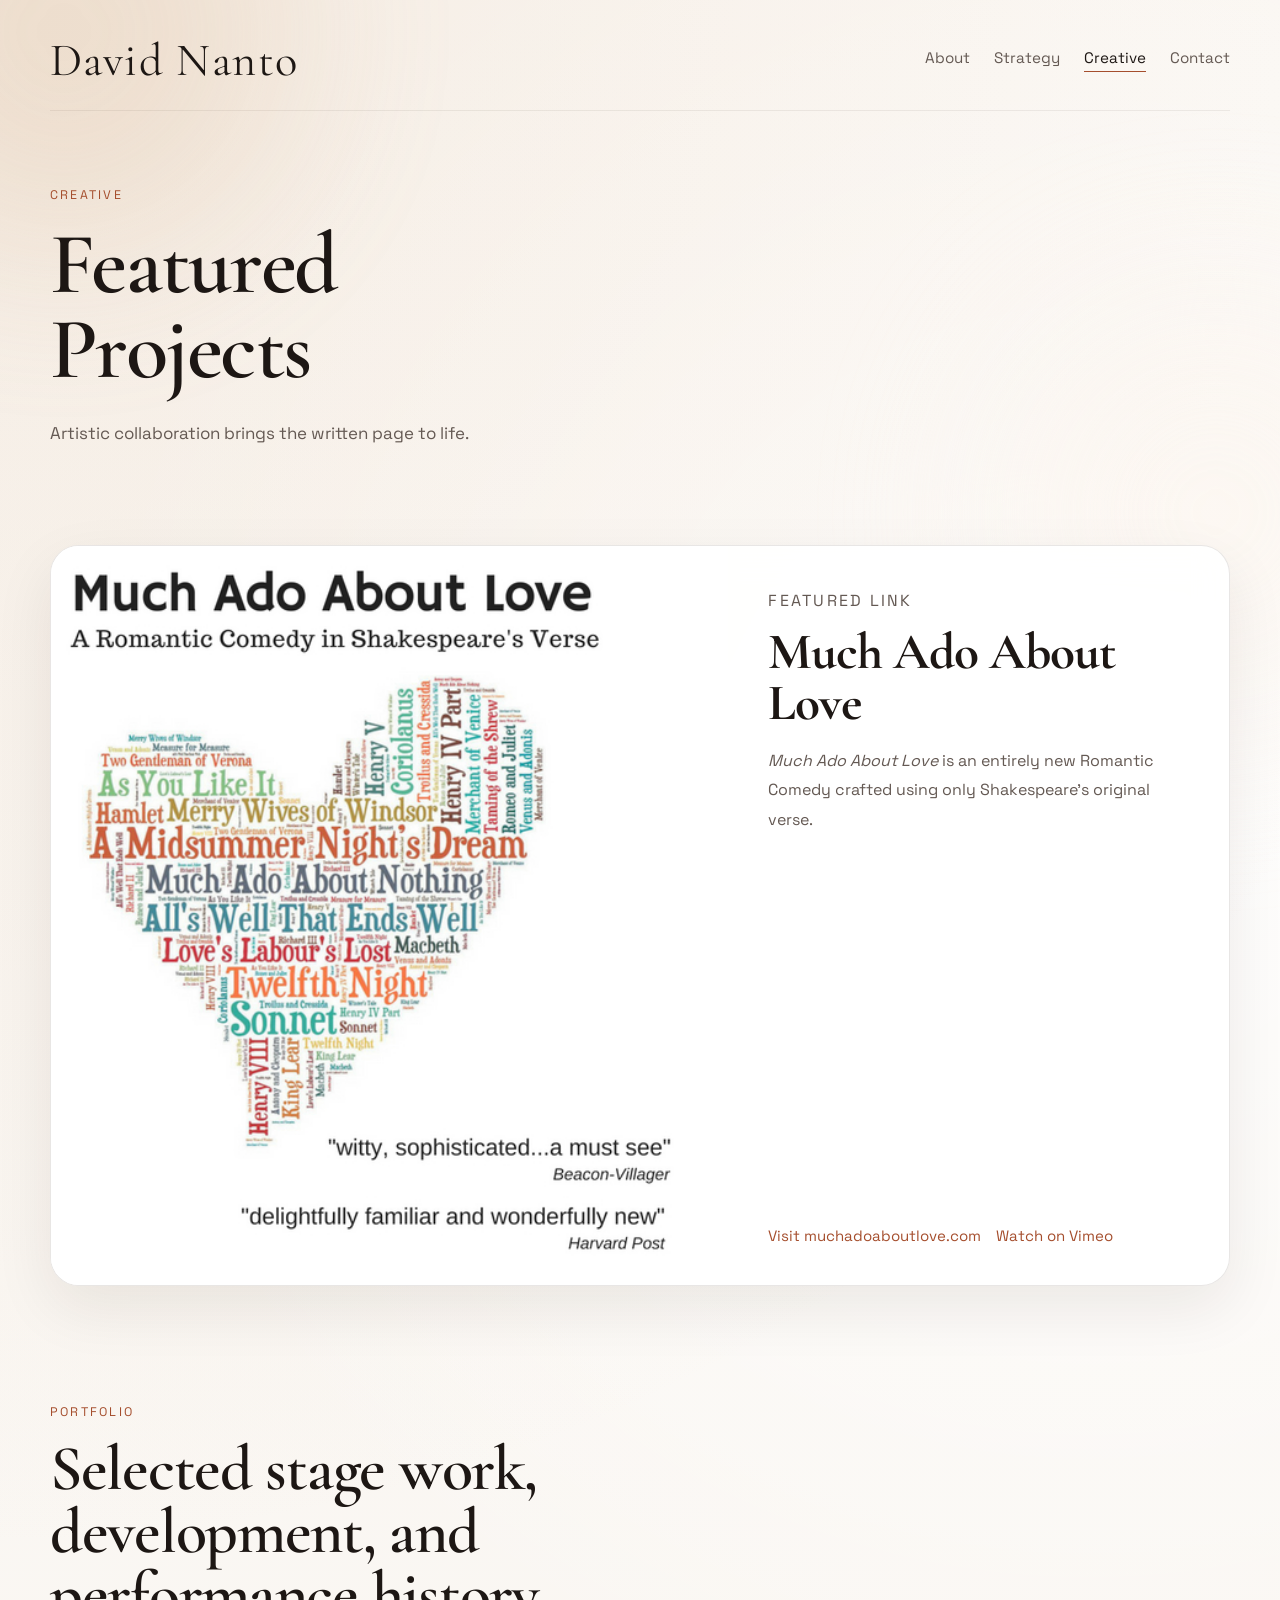
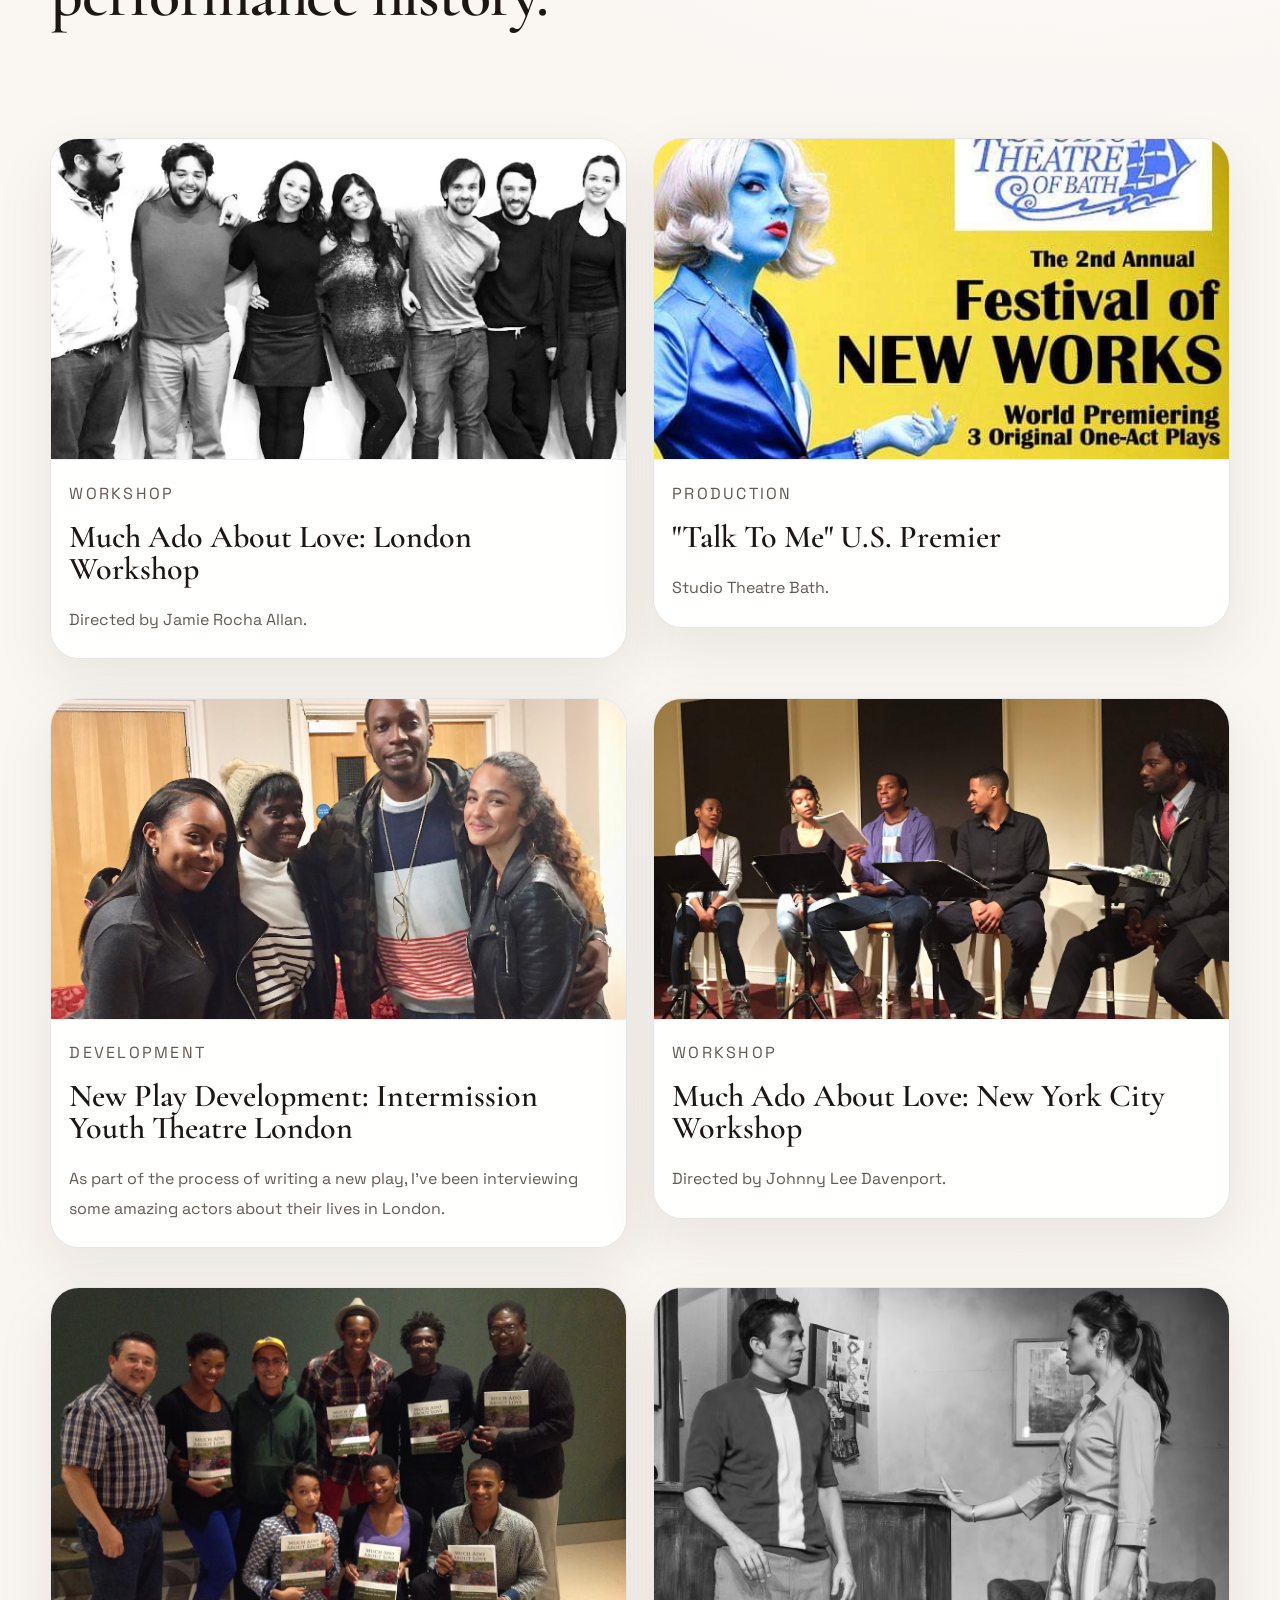
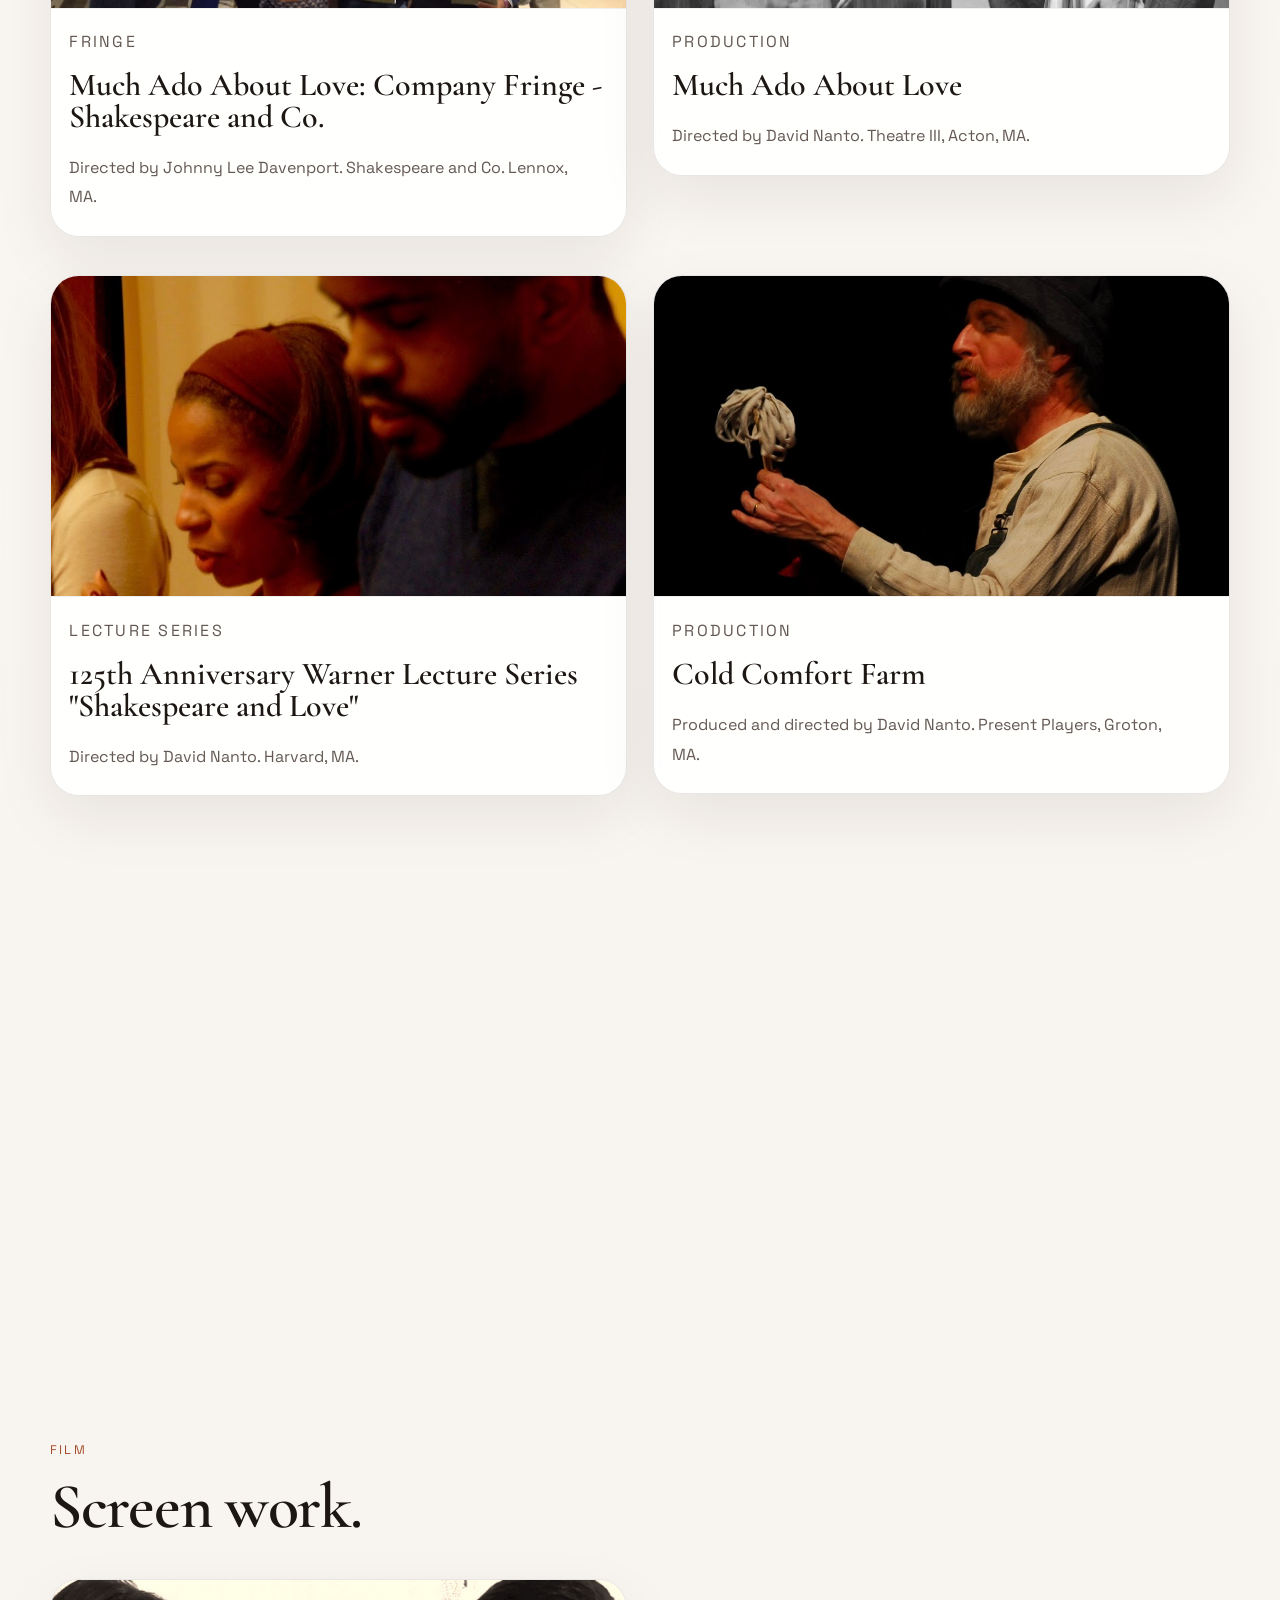
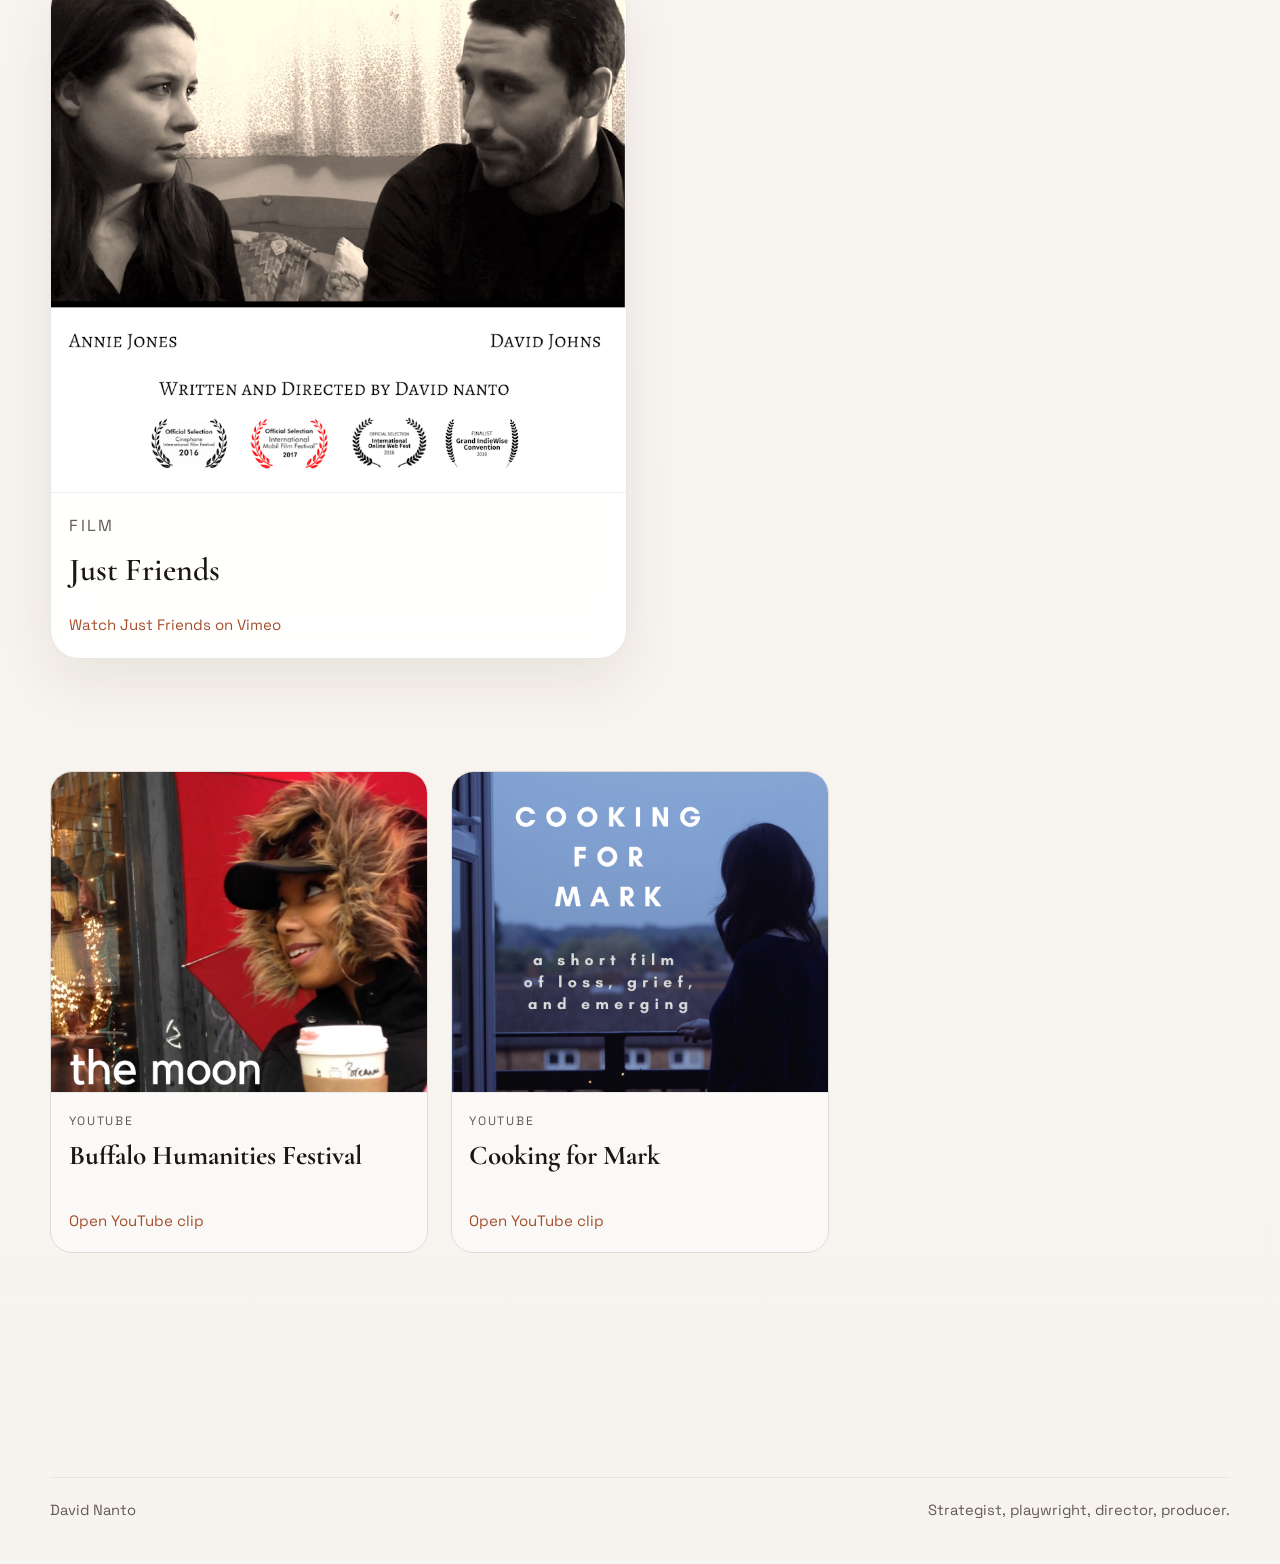
==== creative.html @ 34beff94 "Update personal website content and layout" ====
<!DOCTYPE html>
<html lang="en">
  <head>
    <meta charset="UTF-8" />
    <meta name="viewport" content="width=device-width, initial-scale=1.0" />
    <title>Creative | David Nanto</title>
    <meta
      name="description"
      content="Creative work by David Nanto, including theater productions, workshops, film, and project links imported from davidnanto.com."
    />
    <link rel="preconnect" href="https://fonts.googleapis.com" />
    <link rel="preconnect" href="https://fonts.gstatic.com" crossorigin />
    <link
      href="https://fonts.googleapis.com/css2?family=Cormorant+Garamond:wght@400;500;600;700&family=Space+Grotesk:wght@400;500;700&display=swap"
      rel="stylesheet"
    />
    <link rel="stylesheet" href="./styles.css?v=20260401e" />
  </head>
  <body>
    <div class="page-glow page-glow-left"></div>
    <div class="page-glow page-glow-right"></div>

    <header class="site-header">
      <a class="wordmark" href="./index.html">David Nanto</a>
      <nav class="site-nav" aria-label="Primary">
        <a href="./index.html">About</a>
        <a href="./strategy.html">Strategy</a>
        <a href="./creative.html" aria-current="page">Creative</a>
        <a href="./contact.html">Contact</a>
      </nav>
    </header>

    <main class="page-shell">
      <section class="page-hero">
        <div class="hero-copy reveal">
          <p class="eyebrow">Creative</p>
          <h1>Featured Projects</h1>
          <p class="lede">
            Artistic collaboration brings the written page to life.
          </p>
        </div>
      </section>

      <section class="section">
        <article class="feature-banner reveal">
          <img src="./assets/creative/much-ado-site.jpg" alt="Much Ado About Love artwork from David Nanto's current site" />
          <div class="feature-banner-copy">
            <p class="project-type">Featured Link</p>
            <h3>Much Ado About Love</h3>
            <p>
              <em>Much Ado About Love</em> is an entirely new Romantic Comedy
              crafted using only Shakespeare's original verse.
            </p>
            <div class="project-links">
              <a class="text-link" href="http://www.muchadoaboutlove.com" target="_blank" rel="noreferrer">Visit muchadoaboutlove.com</a>
              <a class="text-link" href="https://vimeo.com/413472894?autoplay=1&amp;muted=1&amp;stream_id=Y2xpcHN8MzAyNzU2ODV8aWQ6ZGVzY3x7InJlbW92ZV92b2RfdGl0bGVzIjpmYWxzZX0%3D" target="_blank" rel="noreferrer">Watch on Vimeo</a>
            </div>
          </div>
        </article>
      </section>

      <section class="section">
        <div class="portfolio-intro">
          <div class="section-heading reveal">
            <p class="eyebrow">Portfolio</p>
            <h2>Selected stage work, development, and performance history.</h2>
          </div>
        </div>
      </section>

      <section class="section">
        <div class="portfolio-columns">
          <div class="projects-grid">
            <article class="project-card reveal">
              <img
                src="./assets/creative/much-ado-london-workshop.jpg"
                alt="Much Ado About Love London Workshop"
                style="--image-position: center 22%;"
              />
              <div class="project-copy">
                <p class="project-type">Workshop</p>
                <h3>Much Ado About Love: London Workshop</h3>
                <p>Directed by Jamie Rocha Allan.</p>
              </div>
            </article>

            <article class="project-card reveal">
              <img
                src="./assets/creative/talk-to-me-us-premier.jpg"
                alt="Talk To Me U.S. Premier production image"
                style="--image-position: center 24%;"
              />
              <div class="project-copy">
                <p class="project-type">Production</p>
                <h3>"Talk To Me" U.S. Premier</h3>
                <p>Studio Theatre Bath.</p>
              </div>
            </article>

            <article class="project-card reveal">
              <img
                src="./assets/creative/intermission-youth-theatre.jpg"
                alt="Intermission Youth Theatre London"
                style="--image-position: center 18%;"
              />
              <div class="project-copy">
                <p class="project-type">Development</p>
                <h3>New Play Development: Intermission Youth Theatre London</h3>
                <p>
                  As part of the process of writing a new play, I've been
                  interviewing some amazing actors about their lives in London.
                </p>
              </div>
            </article>

            <article class="project-card reveal">
              <img
                src="./assets/creative/much-ado-nyc-workshop.jpg"
                alt="Much Ado About Love New York City Workshop"
                style="--image-position: center 26%;"
              />
              <div class="project-copy">
                <p class="project-type">Workshop</p>
                <h3>Much Ado About Love: New York City Workshop</h3>
                <p>Directed by Johnny Lee Davenport.</p>
              </div>
            </article>

            <article class="project-card reveal">
              <img
                src="./assets/creative/much-ado-shakespeare-co.jpg"
                alt="Much Ado About Love at Shakespeare and Co."
                style="--image-position: center 20%;"
              />
              <div class="project-copy">
                <p class="project-type">Fringe</p>
                <h3>Much Ado About Love: Company Fringe - Shakespeare and Co.</h3>
                <p>Directed by Johnny Lee Davenport. Shakespeare and Co. Lennox, MA.</p>
              </div>
            </article>

            <article class="project-card reveal">
              <img
                src="./assets/creative/much-ado-acton.jpg"
                alt="Much Ado About Love at Theatre III Acton, Massachusetts"
                style="--image-position: center 22%;"
              />
              <div class="project-copy">
                <p class="project-type">Production</p>
                <h3>Much Ado About Love</h3>
                <p>Directed by David Nanto. Theatre III, Acton, MA.</p>
              </div>
            </article>

            <article class="project-card reveal">
              <img
                src="./assets/creative/shakespeare-and-love.jpg"
                alt="Shakespeare and Love lecture series"
                style="--image-position: center center;"
              />
              <div class="project-copy">
                <p class="project-type">Lecture Series</p>
                <h3>125th Anniversary Warner Lecture Series "Shakespeare and Love"</h3>
                <p>Directed by David Nanto. Harvard, MA.</p>
              </div>
            </article>

            <article class="project-card reveal">
              <img
                src="./assets/creative/cold-comfort-farm.jpg"
                alt="Cold Comfort Farm production image"
                style="--image-position: center 24%;"
              />
              <div class="project-copy">
                <p class="project-type">Production</p>
                <h3>Cold Comfort Farm</h3>
                <p>Produced and directed by David Nanto. Present Players, Groton, MA.</p>
              </div>
            </article>

            <article class="project-card reveal">
              <img
                src="./assets/creative/rookery-nook.jpg"
                alt="Rookery Nook production image"
                style="--image-position: center 28%;"
              />
              <div class="project-copy">
                <p class="project-type">Production</p>
                <h3>Rookery Nook</h3>
                <p>Directed by David Nanto. Cannon Theatre, Littleton, MA.</p>
              </div>
            </article>
          </div>
        </div>
      </section>

      <section class="section">
        <div class="section-heading reveal" style="margin-bottom: 2.5rem;">
          <p class="eyebrow">Film</p>
          <h2>Screen work.</h2>
        </div>
        <div class="projects-grid">
          <article class="project-card just-friends-card reveal">
            <img
              src="./assets/creative/just-friends.jpg"
              alt="Just Friends short film still"
              style="--image-position: center 82%; object-fit: cover;"
            />
            <div class="project-copy">
              <p class="project-type">Film</p>
              <h3>Just Friends</h3>
              <div class="project-links">
                <a class="text-link" href="https://vimeo.com/231684341" target="_blank" rel="noreferrer">Watch Just Friends on Vimeo</a>
              </div>
            </div>
          </article>
        </div>
      </section>

      <section class="section">
        <div class="media-strip">
          <article class="media-card reveal">
            <img
              src="./assets/creative/youtube-clip-1.jpg"
              alt="YouTube clip thumbnail from the legacy creative page"
              style="--image-position: center 22%;"
            />
            <div class="media-card-copy">
              <p class="project-type">YouTube</p>
              <h3>Buffalo Humanities Festival</h3>
              <div class="project-links">
                <a class="text-link" href="https://youtu.be/Iml85puLv8U" target="_blank" rel="noreferrer">Open YouTube clip</a>
              </div>
            </div>
          </article>

          <article class="media-card reveal">
            <img
              src="./assets/creative/youtube-clip-2.jpg"
              alt="Second YouTube clip thumbnail from the legacy creative page"
              style="--image-position: center 18%;"
            />
            <div class="media-card-copy">
              <p class="project-type">YouTube</p>
              <h3>Cooking for Mark</h3>
              <div class="project-links">
                <a class="text-link" href="https://youtu.be/dCJsniHfYkw" target="_blank" rel="noreferrer">Open YouTube clip</a>
              </div>
            </div>
          </article>
        </div>
      </section>
    </main>

    <footer class="site-footer">
      <p>David Nanto</p>
      <p>Strategist, playwright, director, producer.</p>
    </footer>

    <script src="./script.js?v=20260401e"></script>
  </body>
</html>
---- styles.css ----
:root {
  --bg: #f7f3ee;
  --bg-soft: #fdfbf8;
  --surface: rgba(255, 255, 255, 0.78);
  --surface-strong: rgba(255, 255, 255, 0.92);
  --line: rgba(66, 49, 41, 0.12);
  --line-strong: rgba(66, 49, 41, 0.2);
  --text: #1d1714;
  --muted: #645953;
  --accent: #a54e2d;
  --accent-soft: #d7b28e;
  --shadow: 0 22px 60px rgba(39, 25, 18, 0.08);
  --max-width: 1180px;
}

* {
  box-sizing: border-box;
}

html {
  scroll-behavior: smooth;
}

body {
  margin: 0;
  min-height: 100vh;
  color: var(--text);
  background:
    radial-gradient(circle at top left, rgba(215, 178, 142, 0.16), transparent 24%),
    radial-gradient(circle at 85% 12%, rgba(255, 255, 255, 0.9), transparent 18%),
    linear-gradient(180deg, #fbf8f4 0%, #f7f3ee 100%);
  font-family: "Space Grotesk", sans-serif;
}

a {
  color: inherit;
  text-decoration: none;
}

img {
  display: block;
  max-width: 100%;
}

p,
h1,
h2,
h3 {
  margin: 0;
}

.page-glow {
  position: fixed;
  z-index: 0;
  width: 28rem;
  height: 28rem;
  border-radius: 50%;
  filter: blur(90px);
  opacity: 0.45;
  pointer-events: none;
}

.page-glow-left {
  top: -12rem;
  left: -10rem;
  background: rgba(215, 178, 142, 0.55);
}

.page-glow-right {
  right: -10rem;
  top: 18rem;
  background: rgba(252, 244, 235, 0.95);
}

.site-header,
.page-shell,
.site-footer {
  position: relative;
  z-index: 1;
}

.site-header,
.site-footer {
  width: min(calc(100% - 3rem), var(--max-width));
  margin: 0 auto;
}

.site-header {
  padding: 2rem 0 1.4rem;
  display: flex;
  justify-content: space-between;
  align-items: center;
  gap: 1rem;
  border-bottom: 1px solid rgba(66, 49, 41, 0.08);
}

.wordmark {
  font-family: "Cormorant Garamond", serif;
  font-size: clamp(2rem, 4vw, 2.9rem);
  letter-spacing: 0.03em;
}

.site-nav {
  display: flex;
  gap: 1.5rem;
  flex-wrap: wrap;
  font-size: 0.95rem;
  color: var(--muted);
  align-items: center;
}

.site-nav a {
  padding-bottom: 0.28rem;
  border-bottom: 1px solid transparent;
  transition: color 180ms ease, border-color 180ms ease;
}

.site-nav a:hover,
.site-nav a:focus-visible,
.site-nav a[aria-current="page"] {
  color: var(--text);
  border-color: var(--accent);
}

.page-shell {
  width: min(calc(100% - 3rem), var(--max-width));
  margin: 0 auto;
  padding: 0 0 7rem;
}

.hero,
.page-hero {
  display: grid;
  gap: 3.5rem;
  align-items: start;
}

.hero {
  grid-template-columns: minmax(0, 1.35fr) minmax(280px, 0.7fr);
  padding: 6.5rem 0 7.5rem;
  min-height: calc(100vh - 7rem);
}

.page-hero {
  grid-template-columns: minmax(0, 1.2fr) minmax(300px, 0.7fr);
  padding: 4.75rem 0 6rem;
}

.eyebrow {
  margin-bottom: 1.15rem;
  color: var(--accent);
  text-transform: uppercase;
  letter-spacing: 0.18em;
  font-size: 0.78rem;
}

.hero h1,
.page-hero h1,
.section-heading h2,
.hero-panel h2,
.mini-card h3,
.timeline-item h3,
.project-card h3,
.contact-card h3 {
  font-family: "Cormorant Garamond", serif;
  font-weight: 600;
  line-height: 0.98;
}

.hero h1,
.page-hero h1 {
  max-width: 11ch;
  font-size: clamp(3.2rem, 6.8vw, 5.8rem);
  margin-bottom: 1.6rem;
  letter-spacing: -0.02em;
}

.lede,
.content-card p,
.quote-text,
.mini-card p,
.timeline-item p,
.hero-panel p,
.snapshot-list li,
.project-card p,
.contact-card p,
.bullet-list li,
.feature-banner-copy p {
  color: var(--muted);
  line-height: 1.85;
  font-size: 1rem;
}

.hero-copy {
  max-width: 44rem;
}

.hero-copy .lede,
.page-hero .lede {
  max-width: 38rem;
  font-size: 1.06rem;
}

.hero-actions {
  display: flex;
  gap: 1rem;
  flex-wrap: wrap;
  margin-top: 2.2rem;
}

.button {
  display: inline-flex;
  align-items: center;
  justify-content: center;
  border-radius: 999px;
  padding: 0.95rem 1.45rem;
  font-size: 0.95rem;
  transition: transform 180ms ease, border-color 180ms ease, background-color 180ms ease;
}

.button:hover,
.button:focus-visible,
.project-card:hover,
.project-card:focus-within,
.mini-card:hover,
.contact-card:hover {
  transform: translateY(-2px);
}

.button-primary {
  background: var(--text);
  color: #fff;
}

.button-secondary {
  border: 1px solid var(--line-strong);
  background: rgba(255, 255, 255, 0.4);
}

.hero-panel,
.content-card,
.mini-card,
.project-card,
.contact-card,
.feature-banner,
.about-portrait-card {
  background: var(--surface);
  border: 1px solid var(--line);
  box-shadow: var(--shadow);
  backdrop-filter: blur(16px);
}

.hero-panel,
.content-card,
.mini-card,
.contact-card {
  padding: 1.8rem;
  border-radius: 1.6rem;
}

.split-paragraphs p + p {
  margin-top: 1.2rem;
  padding-top: 1.2rem;
}

.project-card,
.feature-banner,
.about-portrait-card {
  border-radius: 1.8rem;
  overflow: hidden;
}

.hero-panel {
  background: var(--surface-strong);
}

.about-portrait-card {
  background: var(--surface-strong);
}

.about-portrait-frame {
  height: 38rem;
  overflow: hidden;
  background: rgba(255, 255, 255, 0.55);
  display: flex;
  align-items: center;
  justify-content: center;
}

.about-portrait {
  width: 100%;
  height: 100%;
  object-fit: contain;
}

.portrait-caption {
  padding: 1.6rem 1.6rem 1.8rem;
  border-top: 1px solid rgba(66, 49, 41, 0.08);
}

.quote-card {
  background: linear-gradient(180deg, rgba(255, 255, 255, 0.95), rgba(251, 246, 240, 0.92));
}

.panel-kicker,
.card-tag,
.timeline-year,
.project-type {
  color: var(--accent);
  text-transform: uppercase;
  letter-spacing: 0.14em;
  font-size: 0.76rem;
}

.snapshot-list,
.bullet-list {
  margin: 1rem 0 0;
  padding-left: 1.15rem;
}

.snapshot-list li + li,
.bullet-list li + li {
  margin-top: 0.8rem;
}

.section {
  padding: 0 0 7rem;
}

.two-column,
.page-grid {
  display: grid;
  grid-template-columns: minmax(0, 1fr) minmax(0, 1fr);
  gap: 2rem;
  align-items: start;
}

.stack {
  display: grid;
  gap: 1.5rem;
}

.section-copy {
  display: grid;
  gap: 1.5rem;
  margin-top: 2.5rem;
  max-width: 54rem;
}

.section-heading {
  max-width: 40rem;
  padding-top: 0.35rem;
}

.section-heading h2,
.hero-panel h2 {
  font-size: clamp(2.9rem, 5vw, 4.9rem);
  letter-spacing: -0.02em;
}

.quote-mark {
  font-family: "Cormorant Garamond", serif;
  font-size: 4.8rem;
  line-height: 0.8;
  color: var(--accent-soft);
}

.stats-grid,
.contact-grid {
  display: grid;
  grid-template-columns: repeat(3, minmax(0, 1fr));
  gap: 1.5rem;
}

.mini-card h3,
.project-card h3,
.contact-card h3 {
  font-size: 2rem;
  margin: 0.8rem 0 0.9rem;
}

.timeline {
  display: grid;
  gap: 0;
}

.timeline-item {
  display: grid;
  grid-template-columns: 9rem 1fr;
  gap: 1.5rem;
  padding: 2rem 0;
  border-top: 1px solid var(--line);
}

.timeline-item:last-child {
  border-bottom: 1px solid var(--line);
}

.feature-banner {
  display: grid;
  grid-template-columns: minmax(0, 1.15fr) minmax(320px, 0.85fr);
  background: var(--surface-strong);
}

.feature-banner img {
  width: 100%;
  height: 100%;
  min-height: 24rem;
  object-fit: cover;
}

.feature-banner-copy {
  padding: 2.5rem;
  display: flex;
  flex-direction: column;
  justify-content: center;
}

.feature-banner-copy h3 {
  font-family: "Cormorant Garamond", serif;
  font-size: 3.2rem;
  line-height: 1;
  margin: 0.7rem 0 1rem;
  letter-spacing: -0.02em;
}

.projects-grid {
  display: grid;
  grid-template-columns: repeat(2, minmax(0, 1fr));
  gap: 2.4rem 1.6rem;
}

.project-card {
  padding: 0;
  background: var(--surface-strong);
  display: grid;
  grid-template-rows: 20rem minmax(10rem, 1fr);
  align-self: start;
  min-height: 30rem;
}

.project-card img {
  width: 100%;
  height: 20rem;
  object-fit: cover;
  object-position: var(--image-position, center center);
}

.just-friends-card {
  grid-template-rows: 32rem minmax(10rem, 1fr);
  min-height: 42rem;
}

.just-friends-card img {
  height: 32rem;
}

.project-copy {
  padding: 1.15rem 1.15rem 1.5rem;
  border-top: 1px solid rgba(66, 49, 41, 0.08);
  display: flex;
  flex-direction: column;
  justify-content: flex-start;
}

.project-copy p {
  max-width: 32rem;
}

.project-copy h3 + p {
  margin-top: 0.4rem;
}

.project-links {
  display: flex;
  flex-wrap: wrap;
  gap: 0.9rem;
  margin-top: auto;
  padding-top: 1rem;
}

.text-link {
  color: var(--accent);
  font-size: 0.94rem;
}

.text-link:hover,
.text-link:focus-visible {
  text-decoration: underline;
}

.site-footer {
  border-top: 1px solid rgba(66, 49, 41, 0.08);
  padding-top: 1.4rem;
  padding-bottom: 2.8rem;
  display: flex;
  justify-content: space-between;
  gap: 1rem;
  color: var(--muted);
  font-size: 0.92rem;
}

.contact-hero-simple {
  grid-template-columns: 1fr;
  padding-bottom: 3rem;
}

.contact-image-wrap {
  max-width: 58rem;
}

.contact-email-image {
  width: 100%;
  height: auto;
  border-radius: 1.8rem;
  box-shadow: var(--shadow);
}

.portfolio-intro {
  display: grid;
  grid-template-columns: minmax(0, 0.95fr) minmax(0, 1.05fr);
  gap: 2rem;
  align-items: start;
}

.portfolio-note {
  padding: 2rem 0 0;
}

.portfolio-note p + p {
  margin-top: 1rem;
}

.portfolio-columns {
  display: block;
}

.portfolio-column-header {
  padding-bottom: 0.8rem;
  border-bottom: 1px solid var(--line);
  margin-bottom: 1.6rem;
}

.portfolio-column-header h2 {
  font-family: "Cormorant Garamond", serif;
  font-size: 2.3rem;
  line-height: 1;
  letter-spacing: -0.02em;
  margin-top: 0.45rem;
}

.portfolio-column-header p {
  color: var(--muted);
  line-height: 1.8;
}

.media-strip {
  display: grid;
  grid-template-columns: repeat(3, minmax(0, 1fr));
  gap: 2rem 1.4rem;
}

.media-card {
  background: transparent;
  border: 1px solid var(--line);
  border-radius: 1.4rem;
  overflow: hidden;
  display: grid;
  grid-template-rows: 20rem minmax(10rem, 1fr);
  min-height: 30rem;
}

.media-card img {
  width: 100%;
  height: 20rem;
  object-fit: cover;
  object-position: var(--image-position, center center);
}

.media-card-copy {
  padding: 1.1rem 1.1rem 1.4rem;
  background: rgba(255, 255, 255, 0.5);
  border-top: 1px solid rgba(66, 49, 41, 0.08);
  display: flex;
  flex-direction: column;
}

.media-card-copy h3 {
  font-family: "Cormorant Garamond", serif;
  font-size: 1.7rem;
  margin: 0.4rem 0 0.7rem;
}

.media-card-copy p {
  color: var(--muted);
  line-height: 1.8;
}

.media-card-copy .project-links {
  margin-top: auto;
  padding-top: 1.4rem;
}

.reveal {
  opacity: 0;
  transform: translateY(24px);
  transition: opacity 700ms ease, transform 700ms ease;
}

.reveal.is-visible {
  opacity: 1;
  transform: translateY(0);
}

@media (prefers-reduced-motion: reduce) {
  html {
    scroll-behavior: auto;
  }

  .reveal {
    opacity: 1;
    transform: none;
    transition: none;
  }

  .button,
  .project-card,
  .mini-card,
  .contact-card,
  .site-nav a {
    transition: none;
  }
}

@media (max-width: 960px) {
  .hero,
  .page-hero,
  .two-column,
  .page-grid,
  .stats-grid,
  .contact-grid,
  .timeline-item,
  .feature-banner,
  .portfolio-intro,
  .site-footer {
    grid-template-columns: 1fr;
  }

  .hero {
    min-height: auto;
  }

  .feature-banner img {
    min-height: 18rem;
  }

  .about-portrait-frame {
    height: 28rem;
  }

  .site-header,
  .site-footer {
    flex-direction: column;
    align-items: flex-start;
  }
}

@media (max-width: 720px) {
  .projects-grid,
  .media-strip {
    grid-template-columns: 1fr;
  }

  .project-card,
  .media-card {
    grid-template-rows: 16rem auto;
    min-height: 0;
  }

  .project-card img,
  .media-card img {
    height: 16rem;
  }

  .just-friends-card {
    grid-template-rows: 22rem auto;
  }

  .just-friends-card img {
    height: 22rem;
  }
}

@media (max-width: 640px) {
  .site-header,
  .page-shell,
  .site-footer {
    width: min(calc(100% - 1.5rem), var(--max-width));
  }

  .site-header {
    padding-top: 1.4rem;
  }

  .hero,
  .page-hero {
    gap: 2rem;
    padding-top: 2.2rem;
    padding-bottom: 4.2rem;
  }

  .hero h1,
  .page-hero h1 {
    font-size: clamp(3.3rem, 15vw, 5.3rem);
  }

  .button,
  .hero-actions {
    width: 100%;
  }

  .hero-actions .button {
    width: 100%;
  }

  .hero-panel,
  .content-card,
  .mini-card,
  .contact-card,
  .project-copy,
  .feature-banner-copy {
    padding: 1.4rem;
  }

  .projects-grid {
    gap: 2rem;
  }

  .media-strip {
    gap: 2rem;
  }

  .project-card,
  .media-card {
    grid-template-rows: 12rem auto;
  }

  .project-card img,
  .media-card img {
    height: 12rem;
  }

  .just-friends-card {
    grid-template-rows: 18rem auto;
  }

  .just-friends-card img {
    height: 18rem;
  }

  .about-portrait-frame {
    height: 22rem;
  }
}
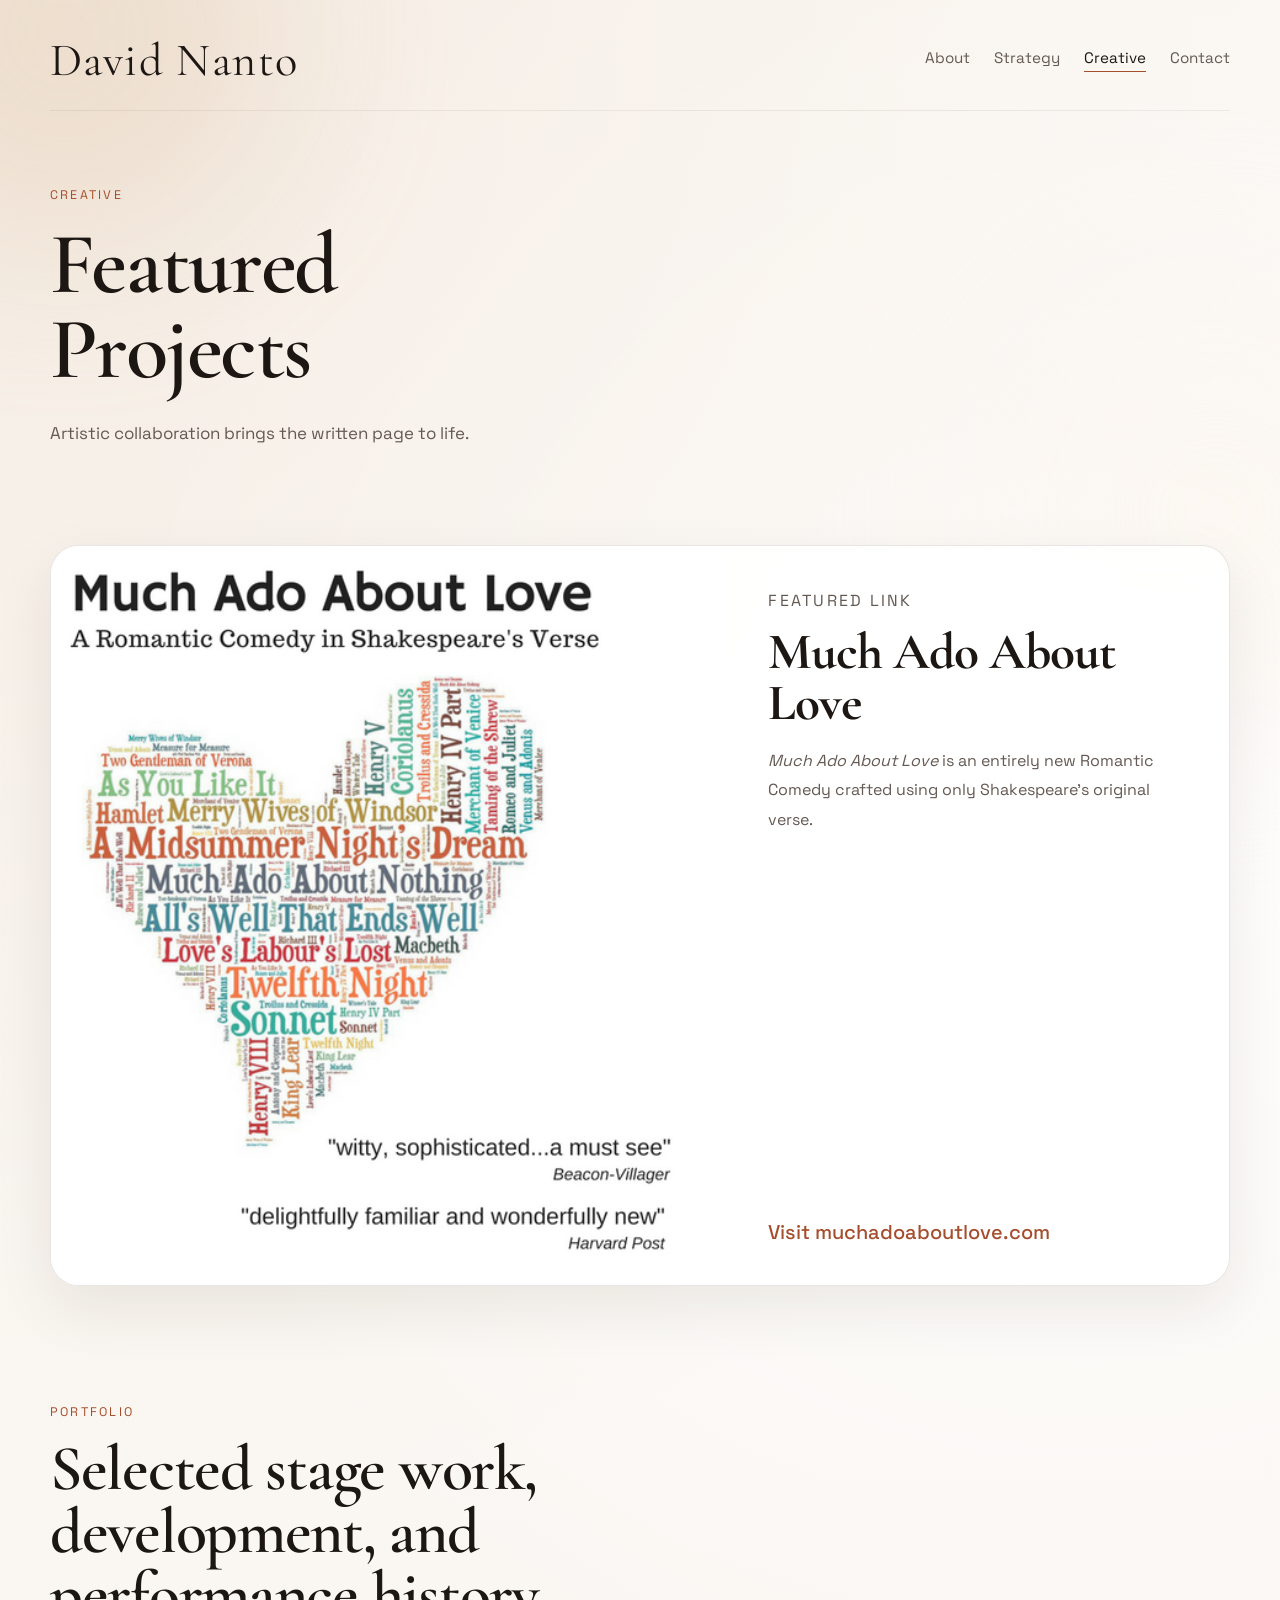
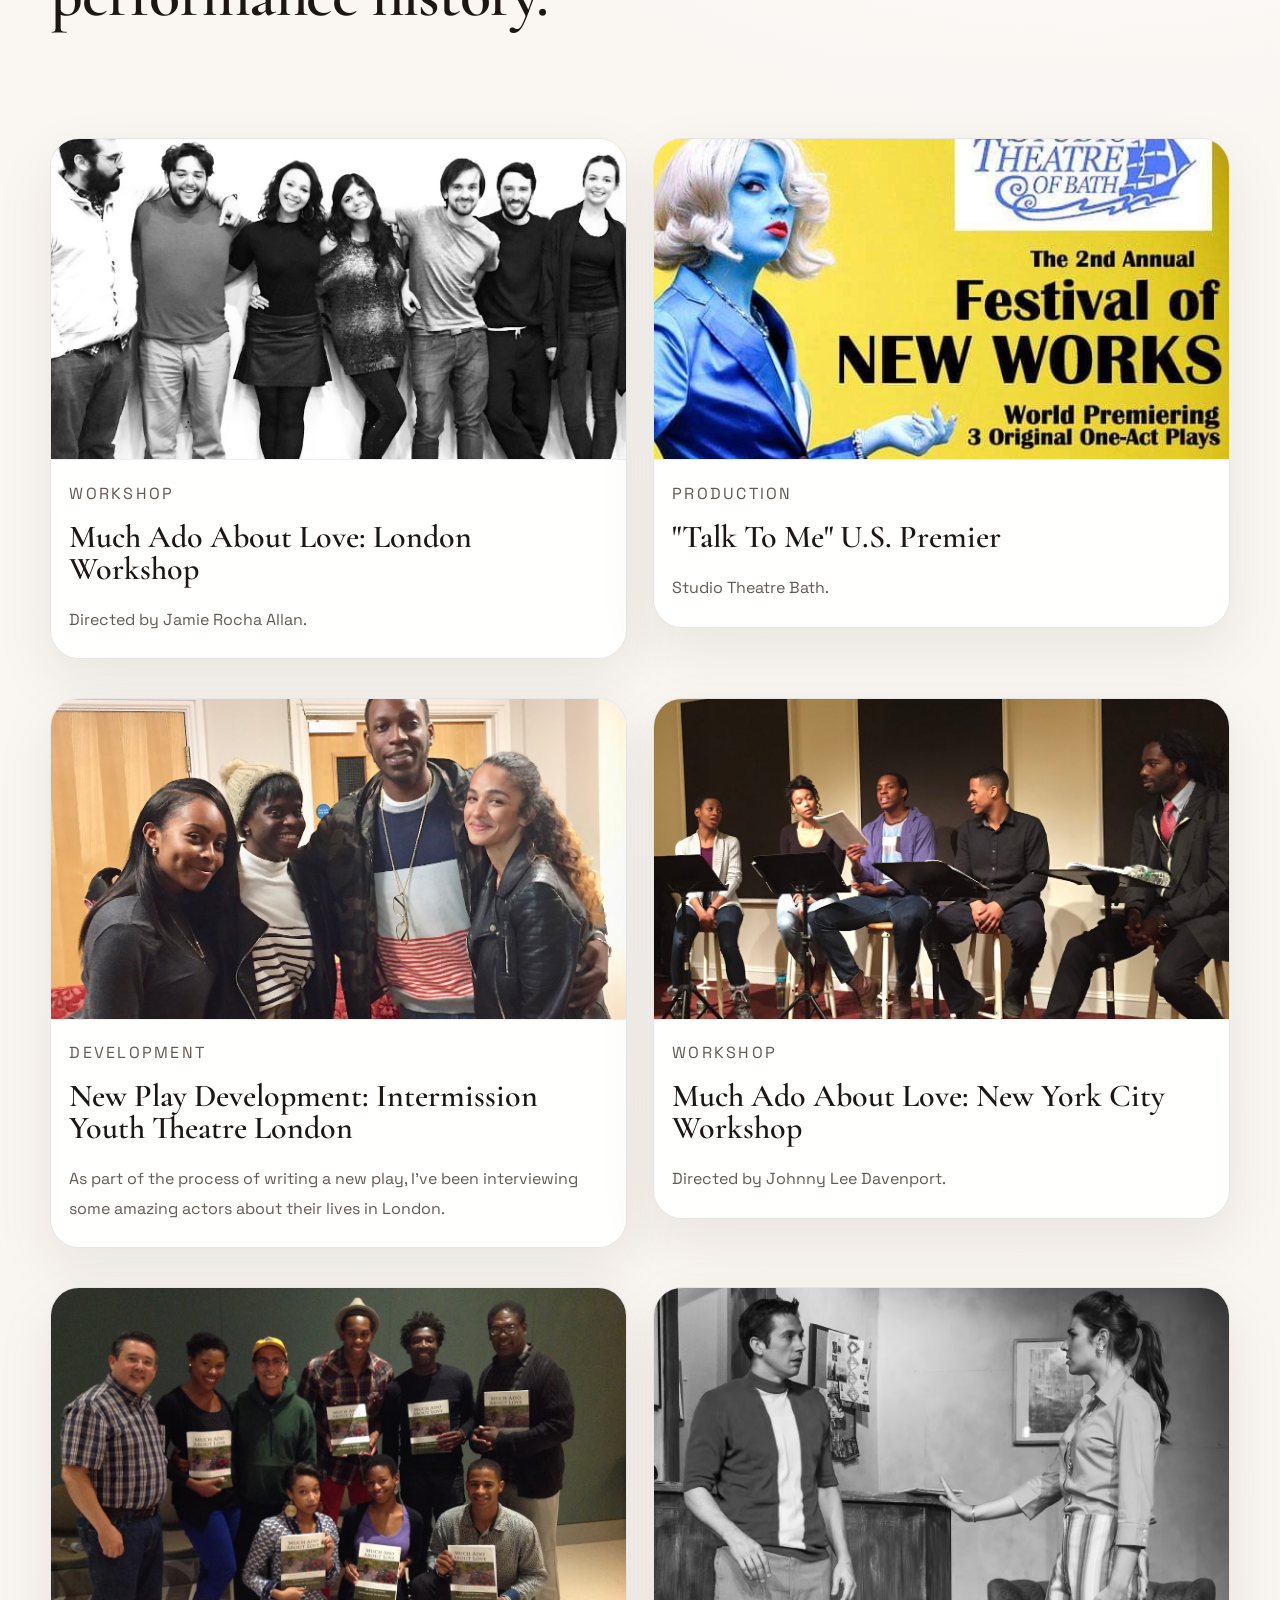
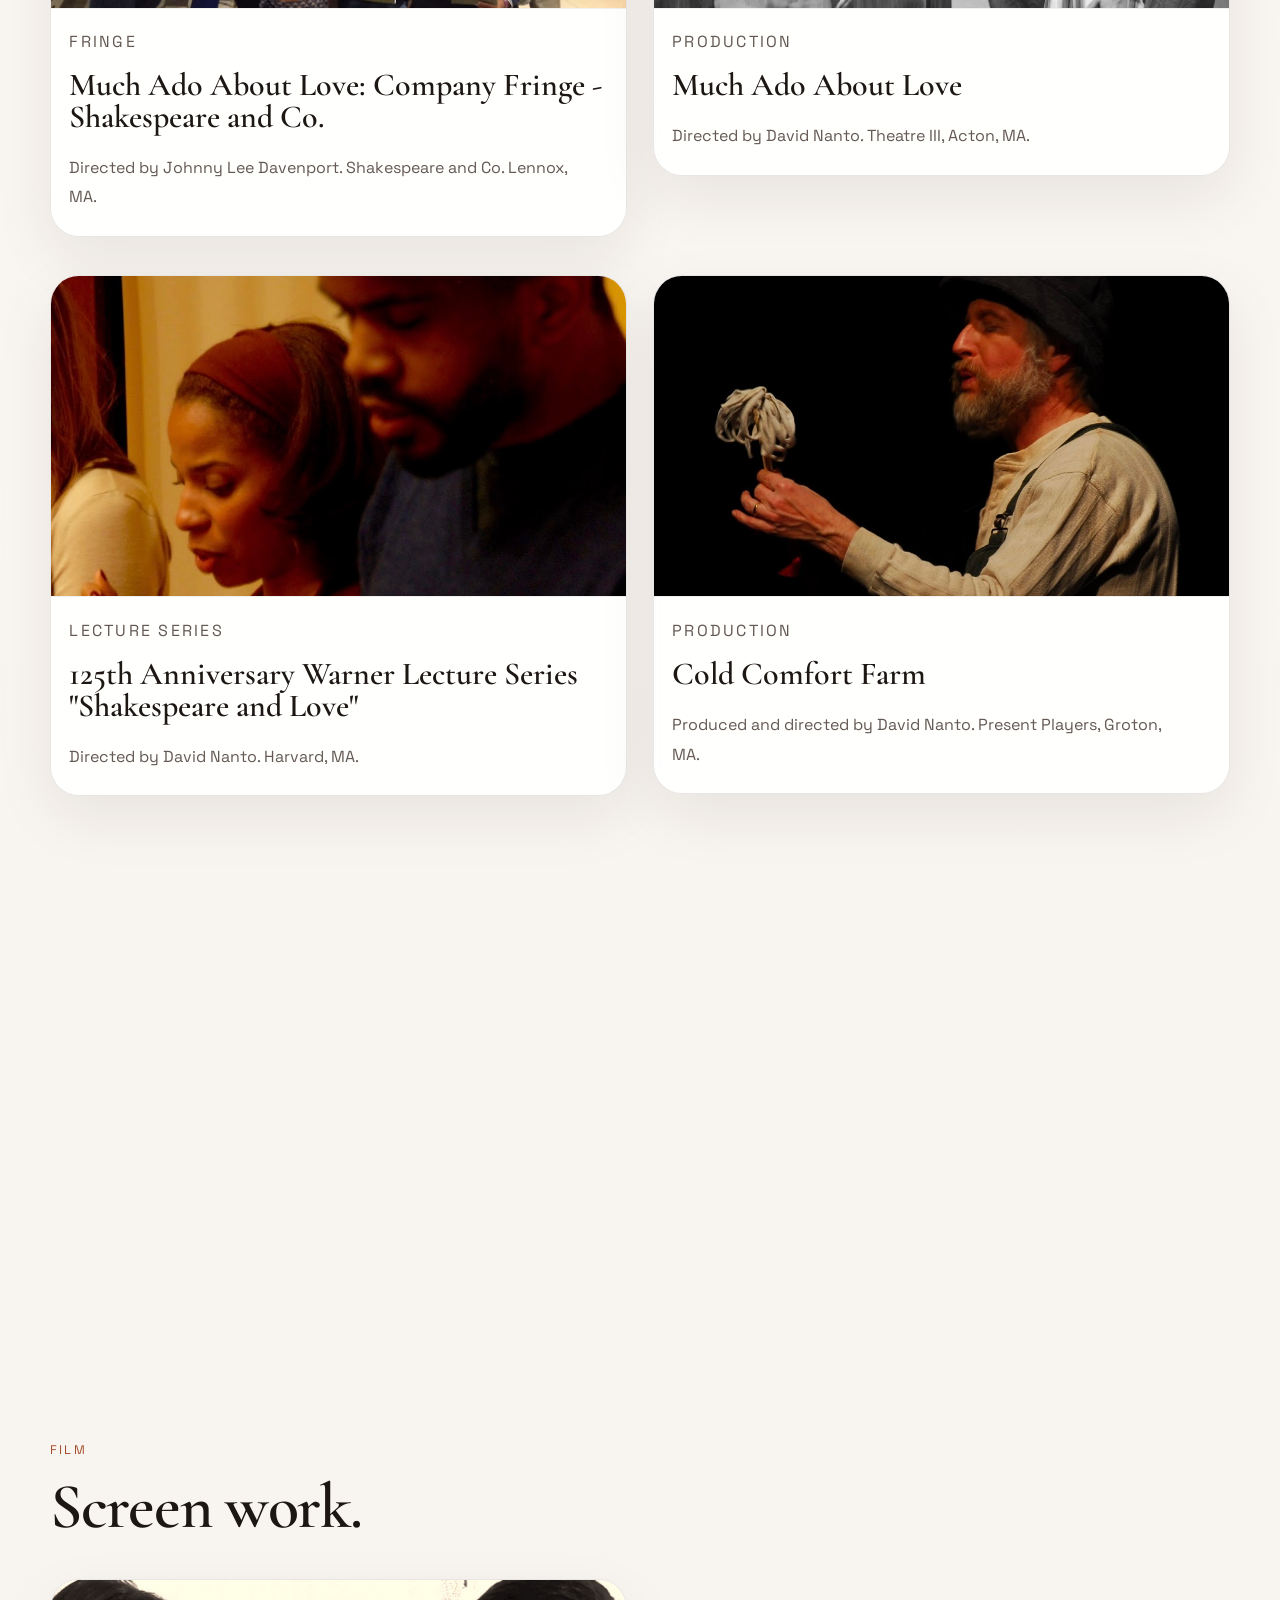
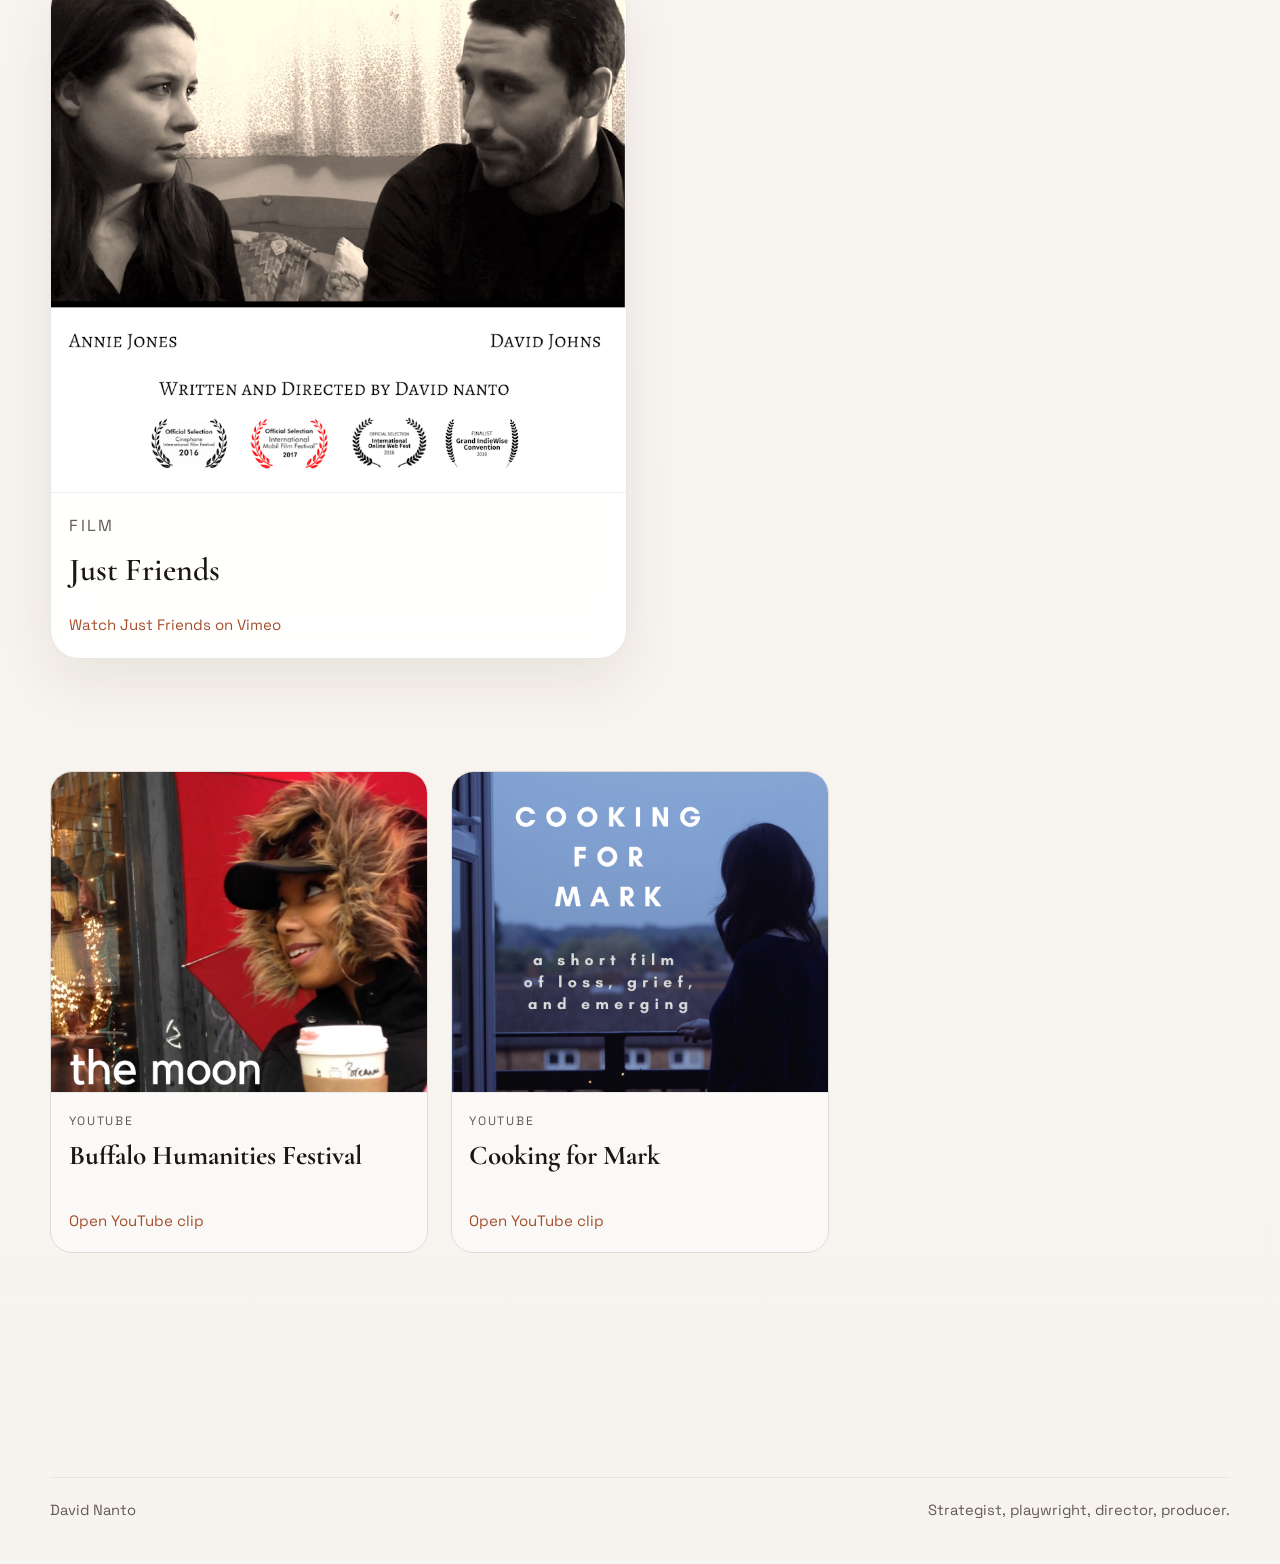
==== commit 95449c61: "Update Much Ado featured link" ====
--- a/creative.html
+++ b/creative.html
@@ -14,7 +14,7 @@
       href="https://fonts.googleapis.com/css2?family=Cormorant+Garamond:wght@400;500;600;700&family=Space+Grotesk:wght@400;500;700&display=swap"
       rel="stylesheet"
     />
-    <link rel="stylesheet" href="./styles.css?v=20260401e" />
+    <link rel="stylesheet" href="./styles.css?v=20261028a" />
   </head>
   <body>
     <div class="page-glow page-glow-left"></div>
@@ -52,8 +52,7 @@
               crafted using only Shakespeare's original verse.
             </p>
             <div class="project-links">
-              <a class="text-link" href="http://www.muchadoaboutlove.com" target="_blank" rel="noreferrer">Visit muchadoaboutlove.com</a>
-              <a class="text-link" href="https://vimeo.com/413472894?autoplay=1&amp;muted=1&amp;stream_id=Y2xpcHN8MzAyNzU2ODV8aWQ6ZGVzY3x7InJlbW92ZV92b2RfdGl0bGVzIjpmYWxzZX0%3D" target="_blank" rel="noreferrer">Watch on Vimeo</a>
+              <a class="text-link featured-project-link" href="http://www.muchadoaboutlove.com" target="_blank" rel="noreferrer">Visit muchadoaboutlove.com</a>
             </div>
           </div>
         </article>
--- a/styles.css
+++ b/styles.css
@@ -347,6 +347,22 @@
   max-width: 54rem;
 }
 
+.strategy-background-layout {
+  grid-template-columns: minmax(0, 1.1fr) minmax(300px, 0.9fr);
+  align-items: start;
+}
+
+.strategy-inline-graphic {
+  padding: 1rem;
+}
+
+.strategy-inline-graphic img {
+  display: block;
+  width: 100%;
+  height: auto;
+  border-radius: 1rem;
+}
+
 .section-heading {
   max-width: 40rem;
   padding-top: 0.35rem;
@@ -482,6 +498,11 @@
 .text-link {
   color: var(--accent);
   font-size: 0.94rem;
+}
+
+.featured-project-link {
+  font-size: 1.25rem;
+  font-weight: 500;
 }
 
 .text-link:hover,
